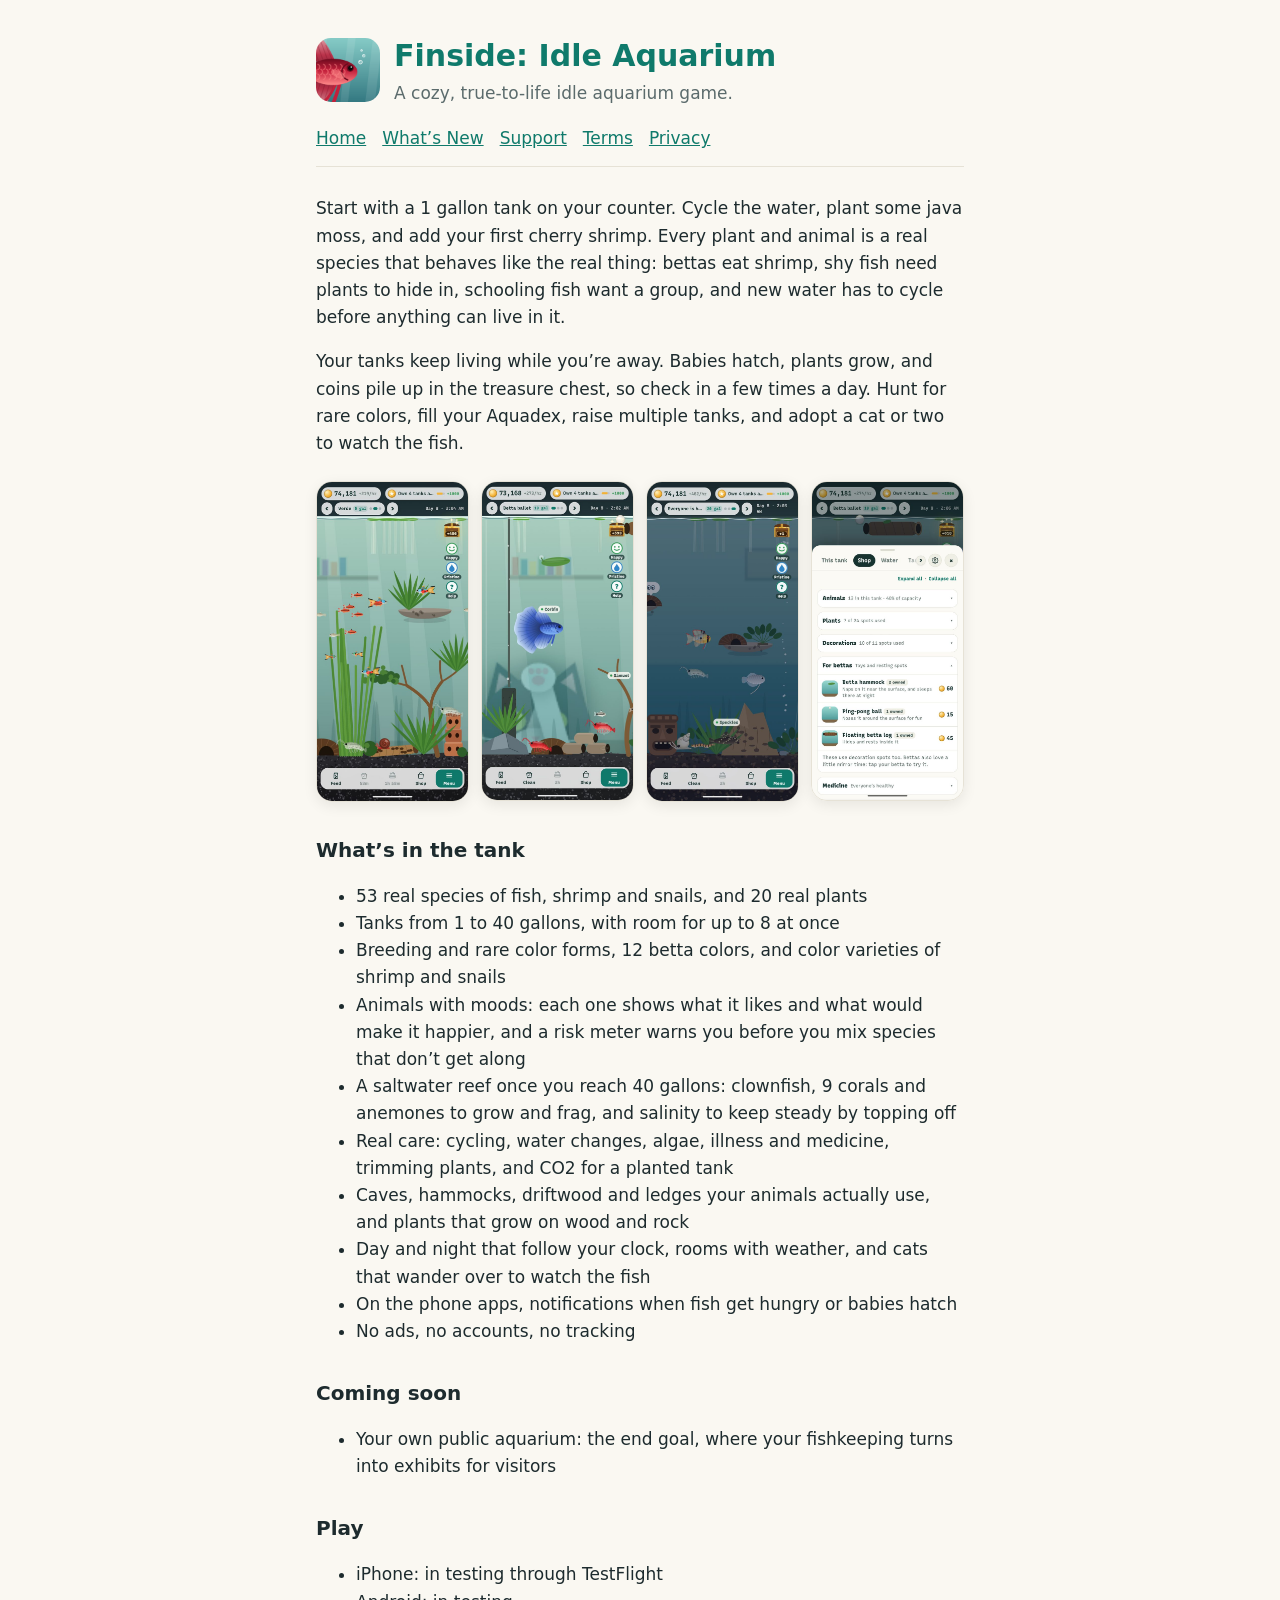
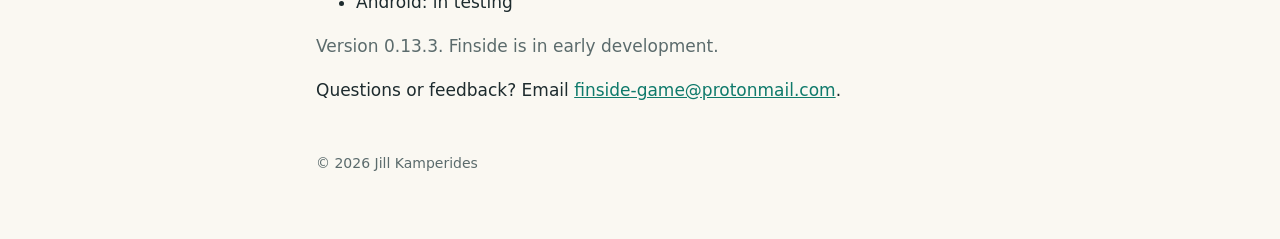
==== index.html @ 93773654 "Update the website (game version 0.13.3)" ====
<!doctype html>
<html lang="en">
<head>
<meta charset="utf-8">
<meta name="viewport" content="width=device-width, initial-scale=1">
<title>Finside: Idle Aquarium – Cozy Fishkeeping Game</title>
<meta name="description" content="Finside is a cozy idle aquarium game for iPhone and Android. Raise real fish, shrimp and snails, grow live plants, and keep a true-to-life tank thriving.">
<link rel="canonical" href="https://kampji.github.io/finside/">
<meta property="og:type" content="website">
<meta property="og:site_name" content="Finside: Idle Aquarium">
<meta property="og:title" content="Finside: Idle Aquarium – Cozy Fishkeeping Game">
<meta property="og:description" content="Finside is a cozy idle aquarium game for iPhone and Android. Raise real fish, shrimp and snails, grow live plants, and keep a true-to-life tank thriving.">
<meta property="og:url" content="https://kampji.github.io/finside/">
<meta property="og:image" content="https://kampji.github.io/finside/og.jpg">
<meta property="og:image:width" content="1200">
<meta property="og:image:height" content="630">
<meta property="og:image:alt" content="Finside: Idle Aquarium, with two phones showing planted fish tanks">
<meta name="twitter:card" content="summary_large_image">
<meta name="theme-color" content="#0f7a6b">
<link rel="stylesheet" href="style.css">
<link rel="icon" type="image/png" href="icon-192.png">
<link rel="apple-touch-icon" href="apple-touch-icon.png">
<script type="application/ld+json">
{
  "@context": "https://schema.org",
  "@type": "VideoGame",
  "name": "Finside: Idle Aquarium",
  "alternateName": "Finside",
  "url": "https://kampji.github.io/finside/",
  "description": "Finside is a cozy idle aquarium game for iPhone and Android. Raise real fish, shrimp and snails, grow live plants, and keep a true-to-life tank thriving.",
  "image": "https://kampji.github.io/finside/og.jpg",
  "screenshot": [
    "https://kampji.github.io/finside/shot-planted.jpg",
    "https://kampji.github.io/finside/shot-betta.jpg",
    "https://kampji.github.io/finside/shot-showpiece.jpg",
    "https://kampji.github.io/finside/shot-shop.jpg"
  ],
  "genre": [
    "Idle game",
    "Simulation"
  ],
  "gamePlatform": [
    "iOS",
    "Android"
  ],
  "applicationCategory": "Game",
  "operatingSystem": "iOS, Android",
  "softwareVersion": "0.13.3",
  "inLanguage": "en",
  "author": {
    "@type": "Person",
    "@id": "https://kampji.github.io/#person",
    "name": "Jill Kamperides",
    "url": "https://kampji.github.io/"
  }
}
</script>
</head>
<body><main>
<header><img src="icon-192.png" alt="Finside app icon" width="64" height="64"><div><h1>Finside: Idle Aquarium</h1><p class="sub">A cozy, true-to-life idle aquarium game.</p></div></header>
<nav><a href="./">Home</a><a href="releases.html">What’s New</a><a href="support.html">Support</a><a href="terms.html">Terms</a><a href="privacy.html">Privacy</a></nav>
<p>Start with a 1 gallon tank on your counter. Cycle the water, plant some java moss, and add your first cherry shrimp. Every plant and animal is a real species that behaves like the real thing: bettas eat shrimp, shy fish need plants to hide in, schooling fish want a group, and new water has to cycle before anything can live in it.</p>
<p>Your tanks keep living while you’re away. Babies hatch, plants grow, and coins pile up in the treasure chest, so check in a few times a day. Hunt for rare colors, fill your Aquadex, raise multiple tanks, and adopt a cat or two to watch the fish.</p>
<div class="shots"><img src="shot-planted.jpg" alt="A planted 5 gallon tank with a school of small red fish, colorful livebearers, shrimp and a ramshorn snail among tall grass-like plants, driftwood and a plant on a rock ledge" width="300" height="633" loading="lazy"><img src="shot-betta.jpg" alt="A blue betta named Corbin in a 10 gallon tank with cherry shrimp, a leaf hammock near the surface and a cat watching from outside the glass" width="300" height="633" loading="lazy"><img src="shot-showpiece.jpg" alt="A 20 gallon tank at night with a Bolivian ram, a gourami, a pleco named Speckles, a loach and a tiki decoration" width="300" height="633" loading="lazy"><img src="shot-shop.jpg" alt="The Shop’s For bettas section, with a betta hammock, a ping-pong ball and a floating betta log" width="300" height="633" loading="lazy"></div>
<h2>What’s in the tank</h2>
<ul>
<li>53 real species of fish, shrimp and snails, and 20 real plants</li>
<li>Tanks from 1 to 40 gallons, with room for up to 8 at once</li>
<li>Breeding and rare color forms, 12 betta colors, and color varieties of shrimp and snails</li>
<li>Animals with moods: each one shows what it likes and what would make it happier, and a risk meter warns you before you mix species that don’t get along</li>
<li>A saltwater reef once you reach 40 gallons: clownfish, 9 corals and anemones to grow and frag, and salinity to keep steady by topping off</li>
<li>Real care: cycling, water changes, algae, illness and medicine, trimming plants, and CO2 for a planted tank</li>
<li>Caves, hammocks, driftwood and ledges your animals actually use, and plants that grow on wood and rock</li>
<li>Day and night that follow your clock, rooms with weather, and cats that wander over to watch the fish</li>
<li>On the phone apps, notifications when fish get hungry or babies hatch</li>
<li>No ads, no accounts, no tracking</li>
</ul>
<h2>Coming soon</h2>
<ul>
<li>Your own public aquarium: the end goal, where your fishkeeping turns into exhibits for visitors</li>
</ul>
<h2>Play</h2>
<ul>
<li>iPhone: in testing through TestFlight</li>
<li>Android: in testing</li>
</ul>
<p class="sub">Version 0.13.3. Finside is in early development.</p>
<p>Questions or feedback? Email <a href="mailto:finside-game@protonmail.com">finside-game@protonmail.com</a>.</p>
<footer>© 2026 Jill Kamperides</footer>
</main></body>
</html>
---- style.css ----
:root { --ink: #1d2b2e; --muted: #5b6b6c; --teal: #0f7a6b; --paper: #faf8f2; --line: #e6e2d6; }
* { box-sizing: border-box; }
body { margin: 0; background: var(--paper); color: var(--ink); font: 17px/1.6 system-ui, -apple-system, "Segoe UI", sans-serif; }
main { max-width: 680px; margin: 0 auto; padding: 32px 16px 64px; }
header { display: flex; align-items: center; gap: 14px; margin-bottom: 8px; }
header img { width: 64px; height: 64px; border-radius: 15px; }
h1 { font-size: 30px; margin: 0; color: var(--teal); }
h2 { font-size: 20px; margin: 32px 0 8px; }
p, li { color: var(--ink); }
.sub { color: var(--muted); margin: 0; }
nav { display: flex; gap: 18px; margin: 18px 0 28px; padding-bottom: 14px; border-bottom: 1px solid var(--line); }
a { color: var(--teal); }
footer { margin-top: 48px; color: var(--muted); font-size: 14px; }
.shots { display: grid; grid-template-columns: repeat(4, 1fr); gap: 12px; margin: 24px 0 8px; }
@media (max-width: 560px) { .shots { grid-template-columns: repeat(2, 1fr); } }
.shots img { width: 100%; height: auto; border-radius: 16px; border: 1px solid var(--line); box-shadow: 0 4px 14px rgba(0,0,0,.08); }
nav { flex-wrap: wrap; gap: 6px 16px; }
nav a { white-space: nowrap; }
.credit { color: var(--muted); font-size: 15px; white-space: nowrap; }
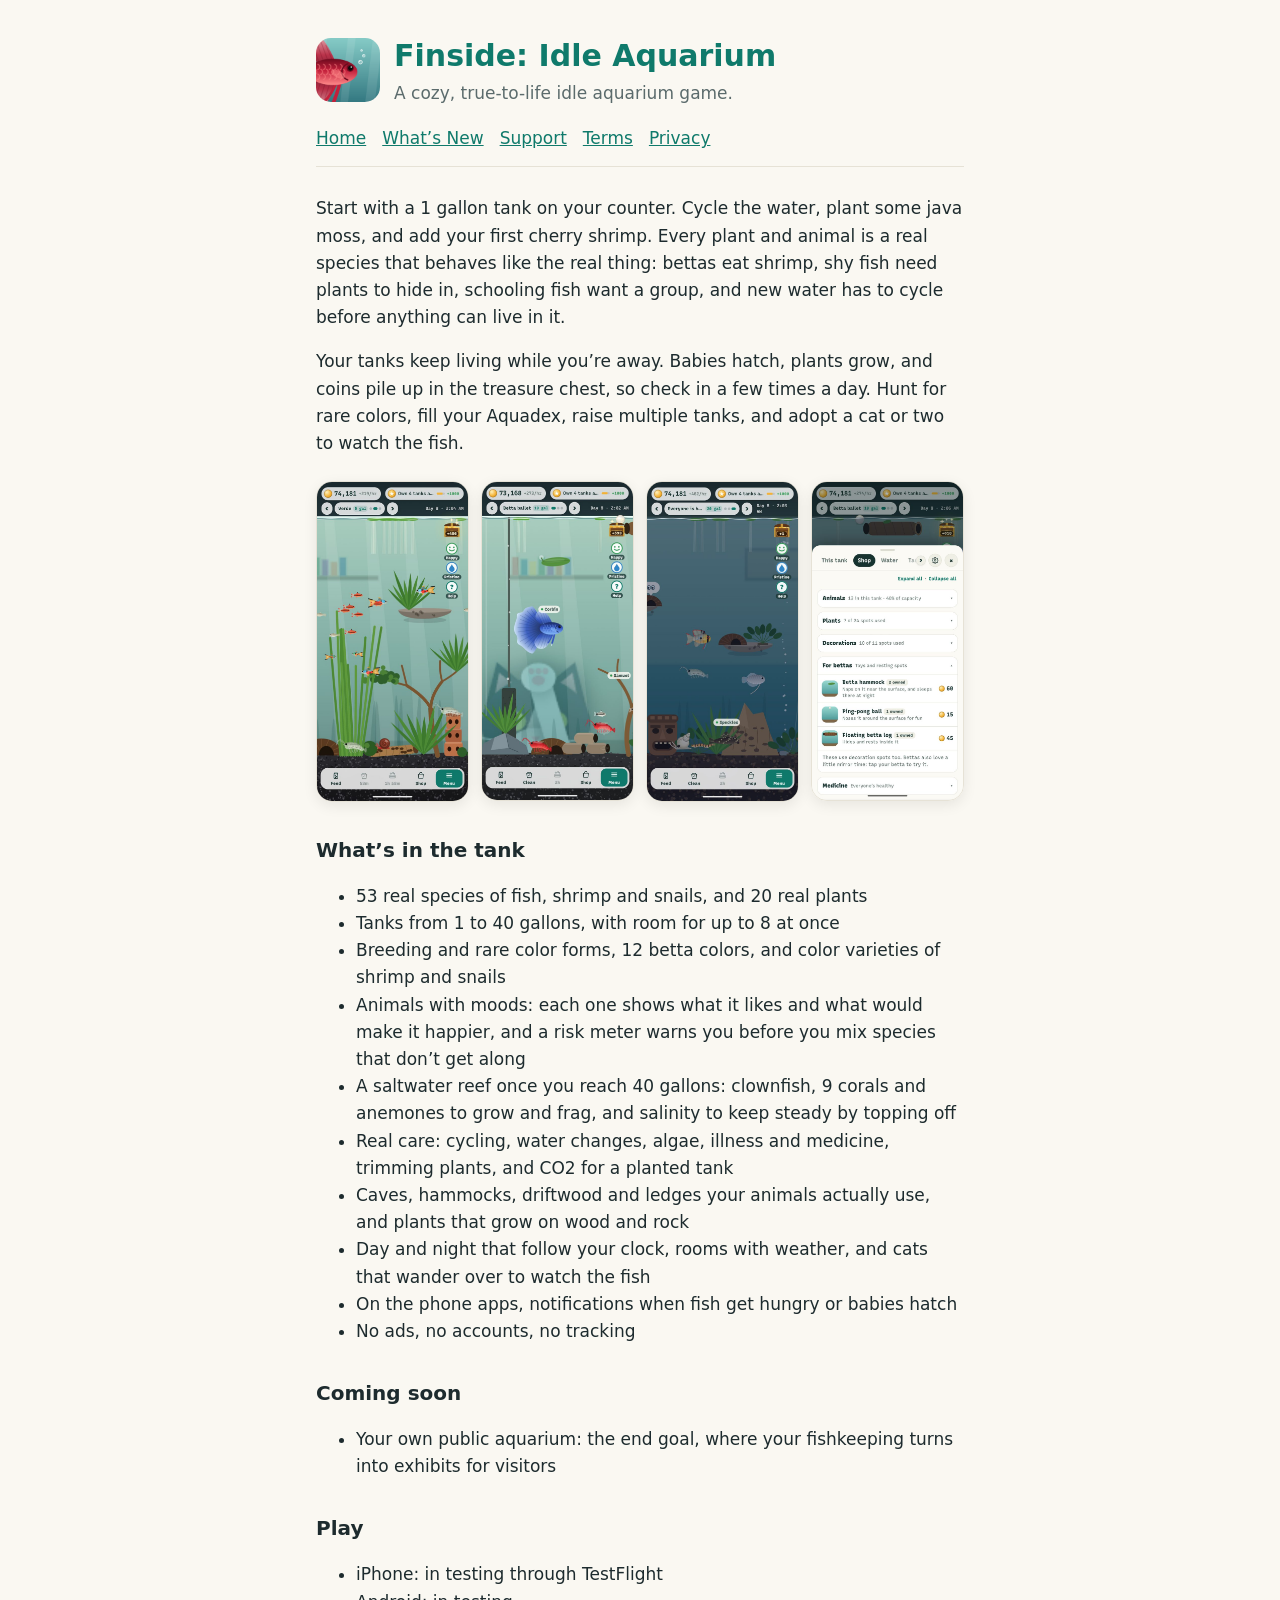
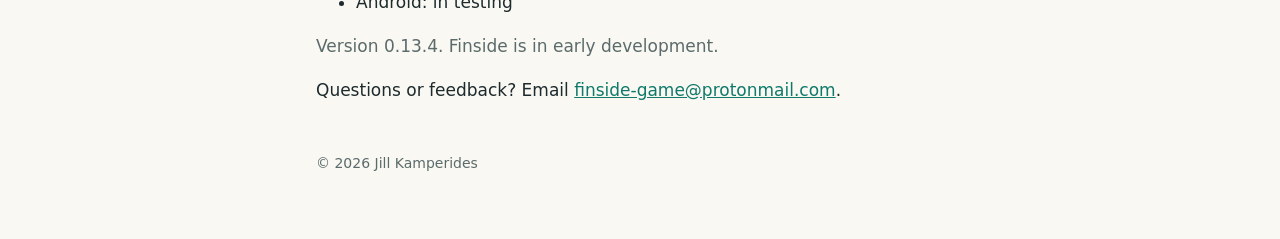
==== commit 617fc893: "Update the website (game version 0.13.4)" ====
--- a/index.html
+++ b/index.html
@@ -45,7 +45,7 @@
   ],
   "applicationCategory": "Game",
   "operatingSystem": "iOS, Android",
-  "softwareVersion": "0.13.3",
+  "softwareVersion": "0.13.4",
   "inLanguage": "en",
   "author": {
     "@type": "Person",
@@ -84,7 +84,7 @@
 <li>iPhone: in testing through TestFlight</li>
 <li>Android: in testing</li>
 </ul>
-<p class="sub">Version 0.13.3. Finside is in early development.</p>
+<p class="sub">Version 0.13.4. Finside is in early development.</p>
 <p>Questions or feedback? Email <a href="mailto:finside-game@protonmail.com">finside-game@protonmail.com</a>.</p>
 <footer>© 2026 Jill Kamperides</footer>
 </main></body>
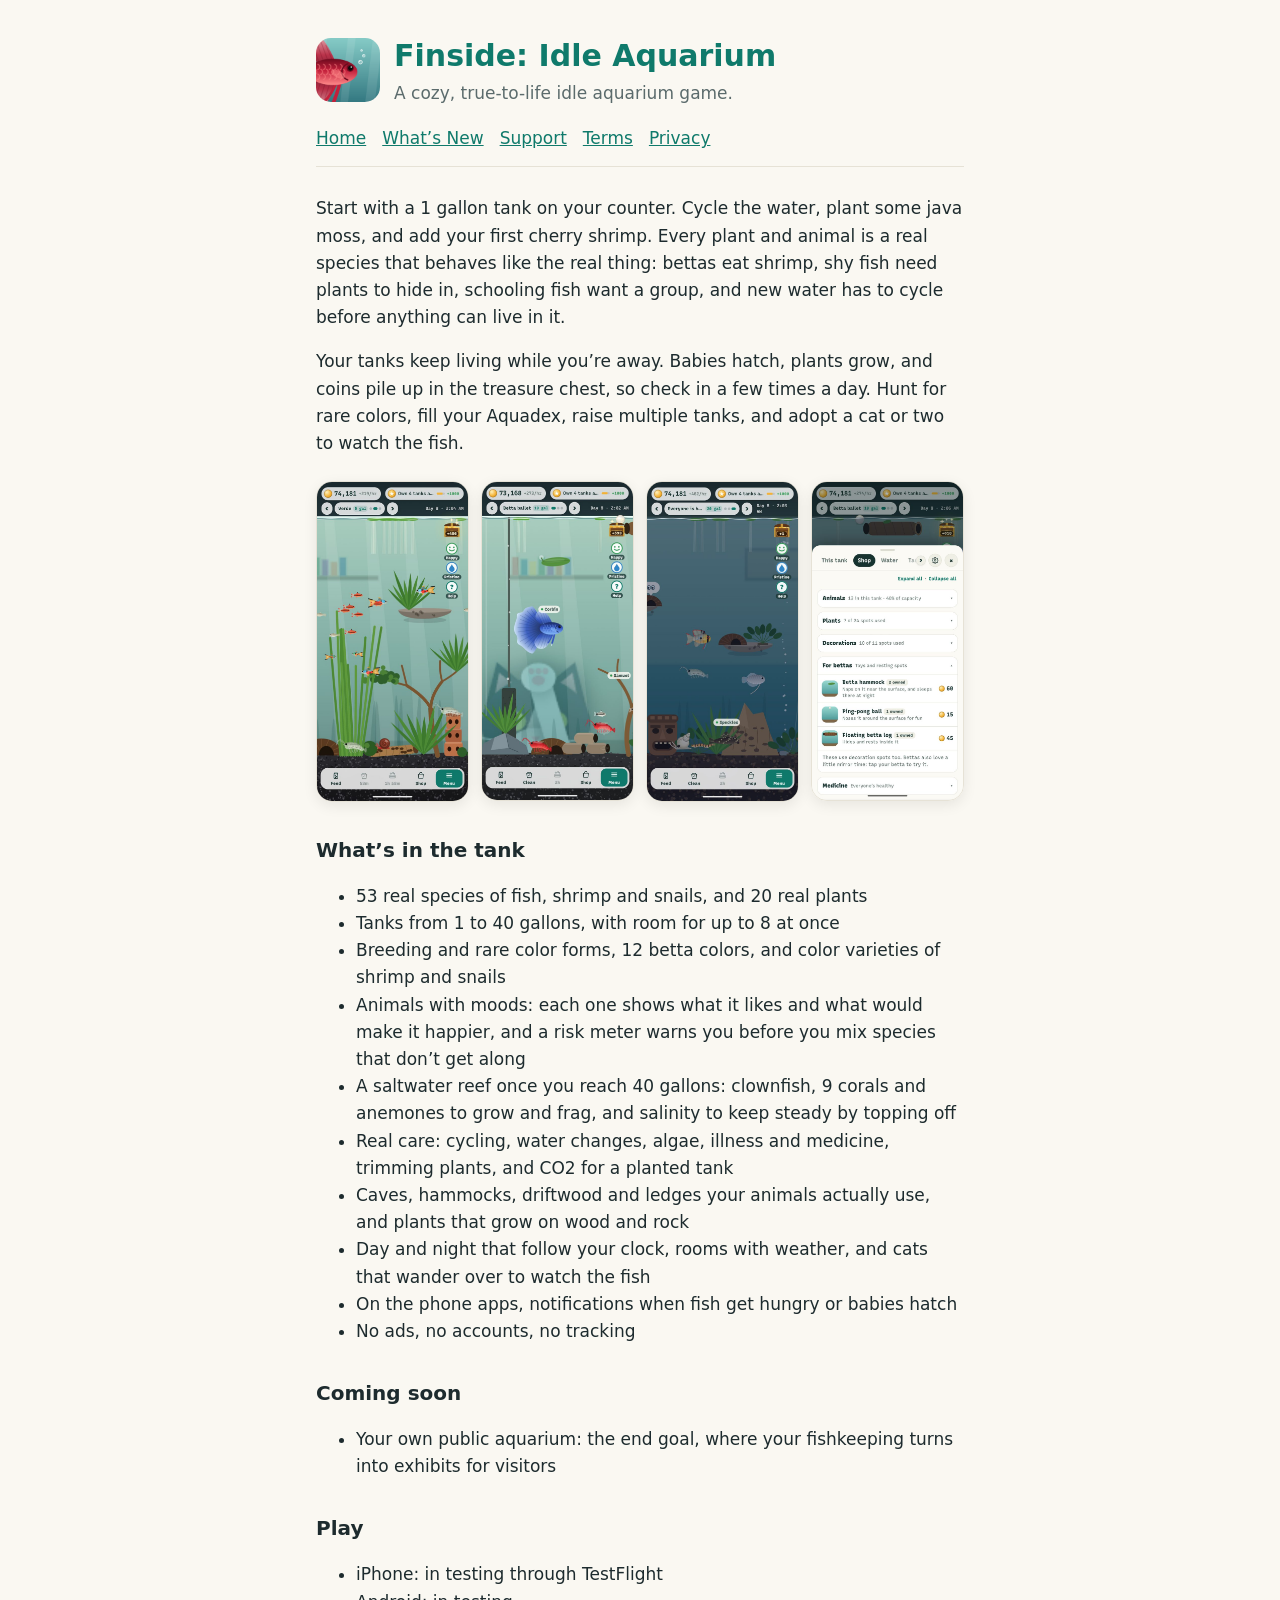
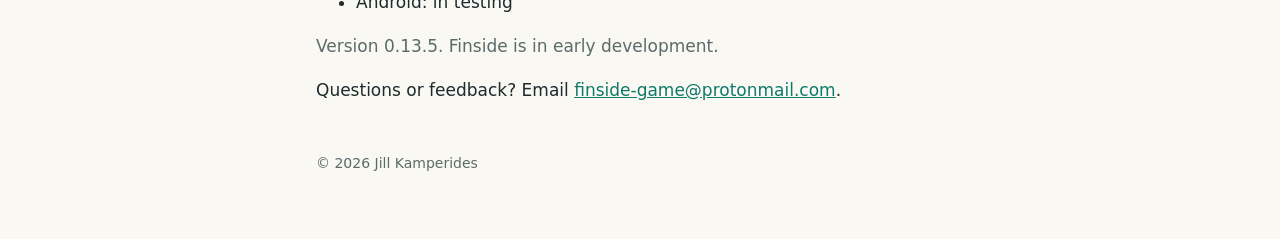
==== commit 3981b4be: "Update the website (game version 0.13.5)" ====
--- a/index.html
+++ b/index.html
@@ -45,7 +45,7 @@
   ],
   "applicationCategory": "Game",
   "operatingSystem": "iOS, Android",
-  "softwareVersion": "0.13.4",
+  "softwareVersion": "0.13.5",
   "inLanguage": "en",
   "author": {
     "@type": "Person",
@@ -84,7 +84,7 @@
 <li>iPhone: in testing through TestFlight</li>
 <li>Android: in testing</li>
 </ul>
-<p class="sub">Version 0.13.4. Finside is in early development.</p>
+<p class="sub">Version 0.13.5. Finside is in early development.</p>
 <p>Questions or feedback? Email <a href="mailto:finside-game@protonmail.com">finside-game@protonmail.com</a>.</p>
 <footer>© 2026 Jill Kamperides</footer>
 </main></body>
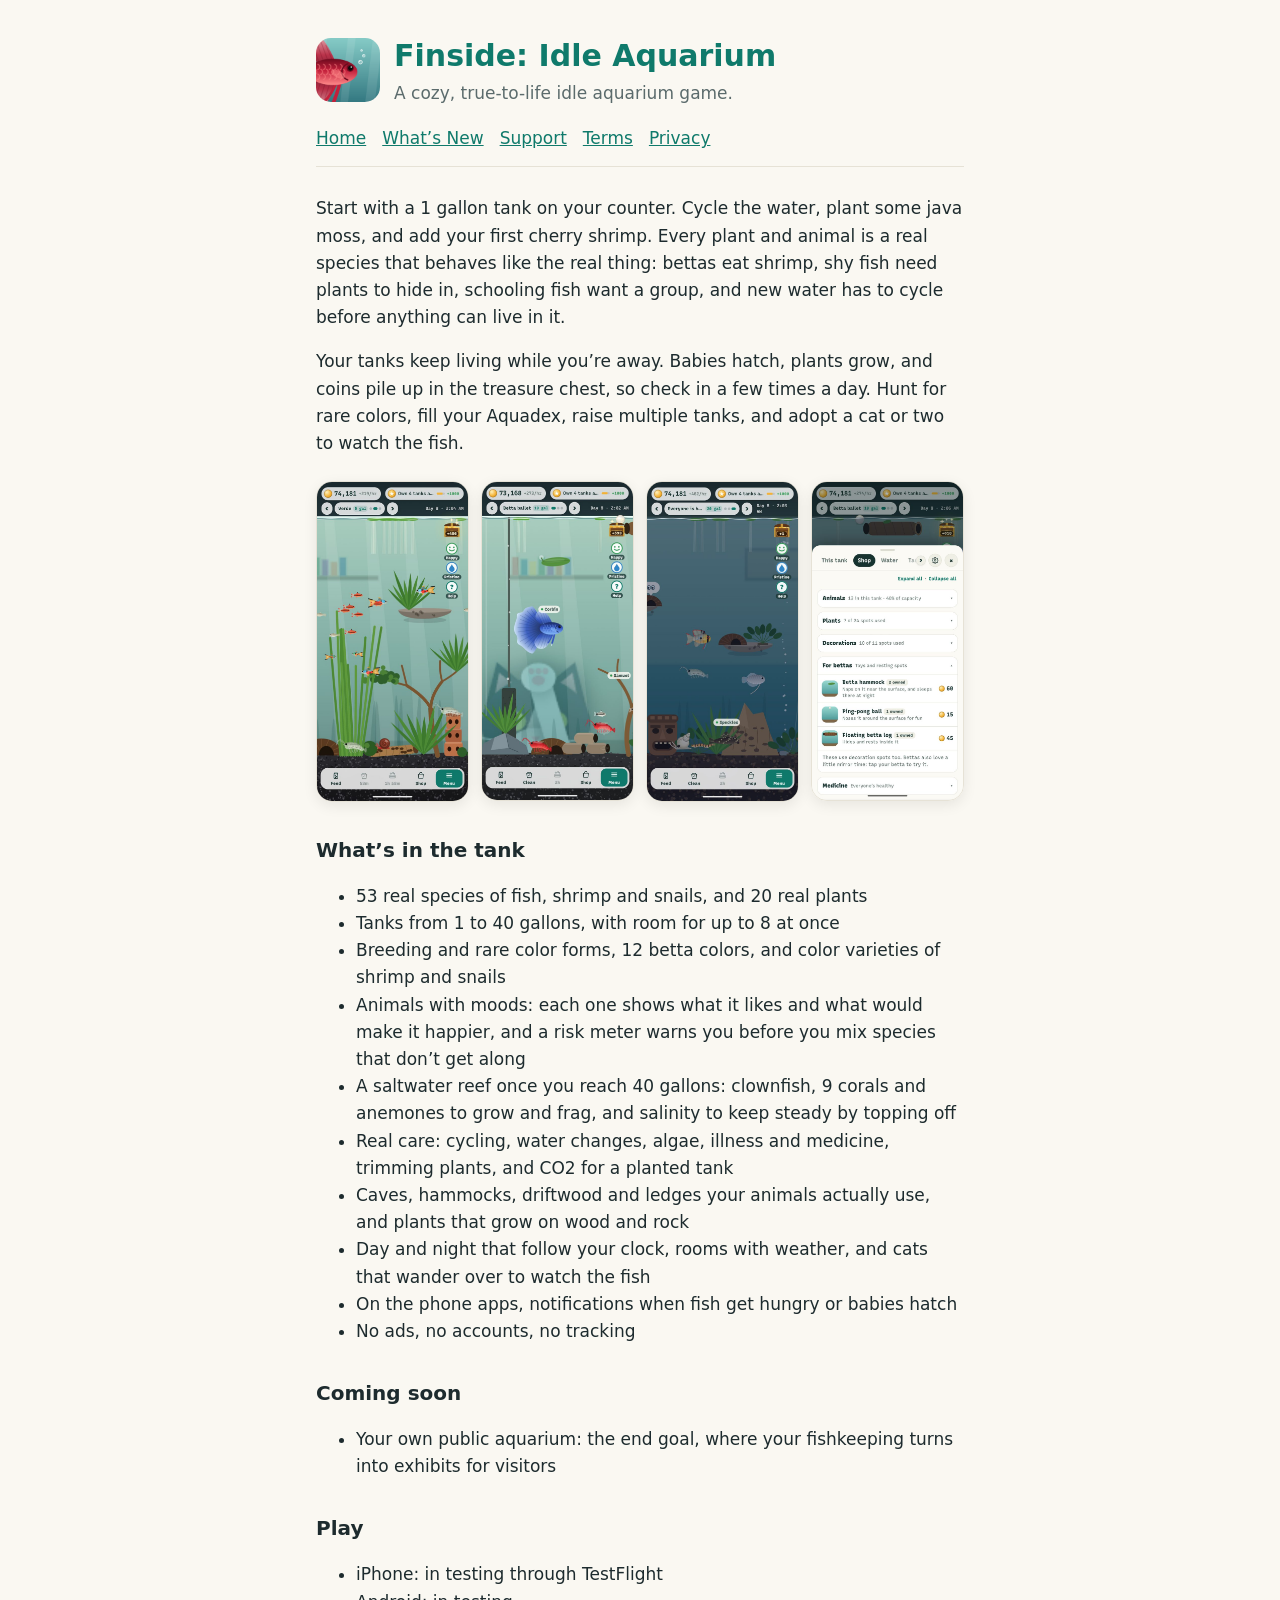
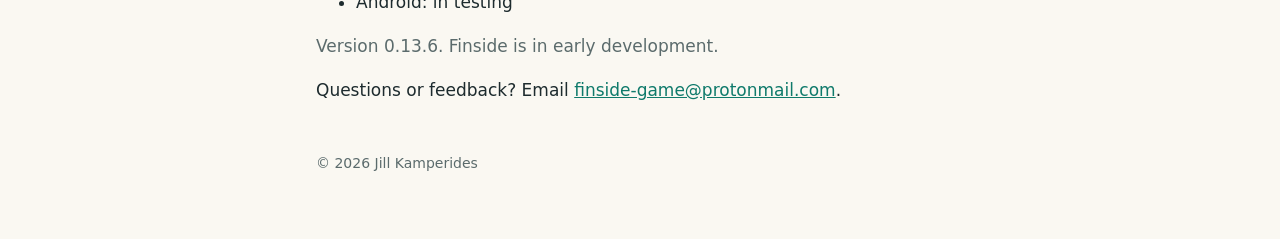
==== commit 50834332: "Update the website (game version 0.13.6)" ====
--- a/index.html
+++ b/index.html
@@ -45,7 +45,7 @@
   ],
   "applicationCategory": "Game",
   "operatingSystem": "iOS, Android",
-  "softwareVersion": "0.13.5",
+  "softwareVersion": "0.13.6",
   "inLanguage": "en",
   "author": {
     "@type": "Person",
@@ -84,7 +84,7 @@
 <li>iPhone: in testing through TestFlight</li>
 <li>Android: in testing</li>
 </ul>
-<p class="sub">Version 0.13.5. Finside is in early development.</p>
+<p class="sub">Version 0.13.6. Finside is in early development.</p>
 <p>Questions or feedback? Email <a href="mailto:finside-game@protonmail.com">finside-game@protonmail.com</a>.</p>
 <footer>© 2026 Jill Kamperides</footer>
 </main></body>
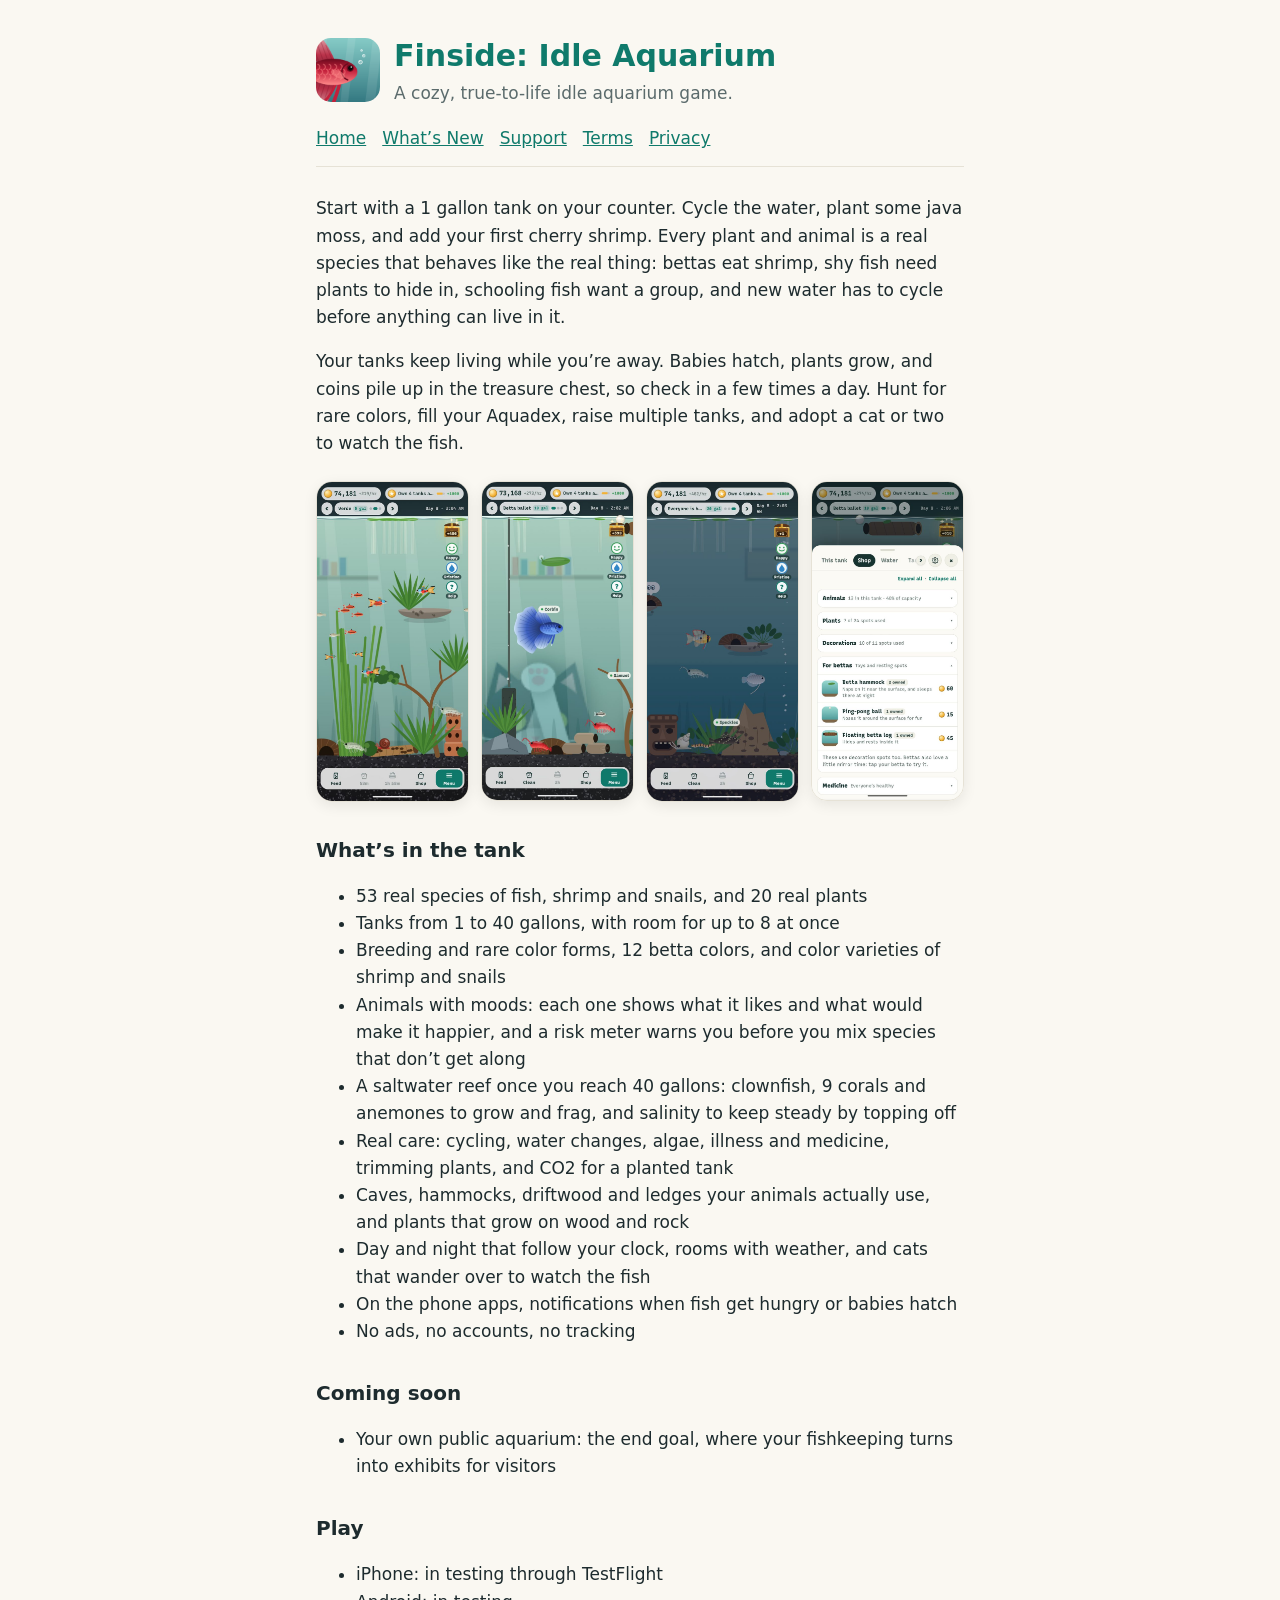
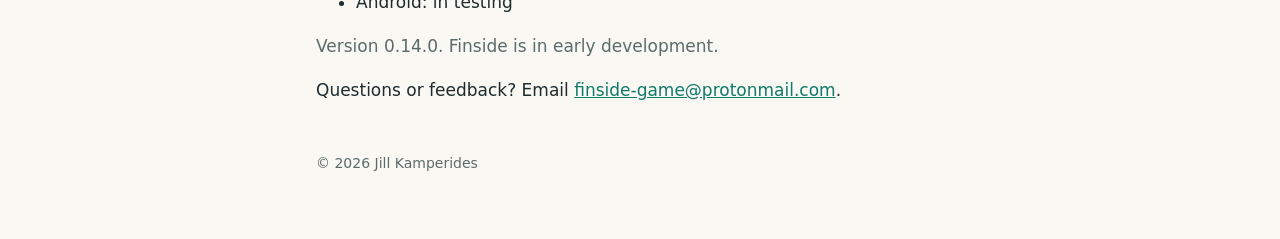
==== commit ac3ba95d: "Update the website (game version 0.14.0)" ====
--- a/index.html
+++ b/index.html
@@ -45,7 +45,7 @@
   ],
   "applicationCategory": "Game",
   "operatingSystem": "iOS, Android",
-  "softwareVersion": "0.13.6",
+  "softwareVersion": "0.14.0",
   "inLanguage": "en",
   "author": {
     "@type": "Person",
@@ -84,7 +84,7 @@
 <li>iPhone: in testing through TestFlight</li>
 <li>Android: in testing</li>
 </ul>
-<p class="sub">Version 0.13.6. Finside is in early development.</p>
+<p class="sub">Version 0.14.0. Finside is in early development.</p>
 <p>Questions or feedback? Email <a href="mailto:finside-game@protonmail.com">finside-game@protonmail.com</a>.</p>
 <footer>© 2026 Jill Kamperides</footer>
 </main></body>
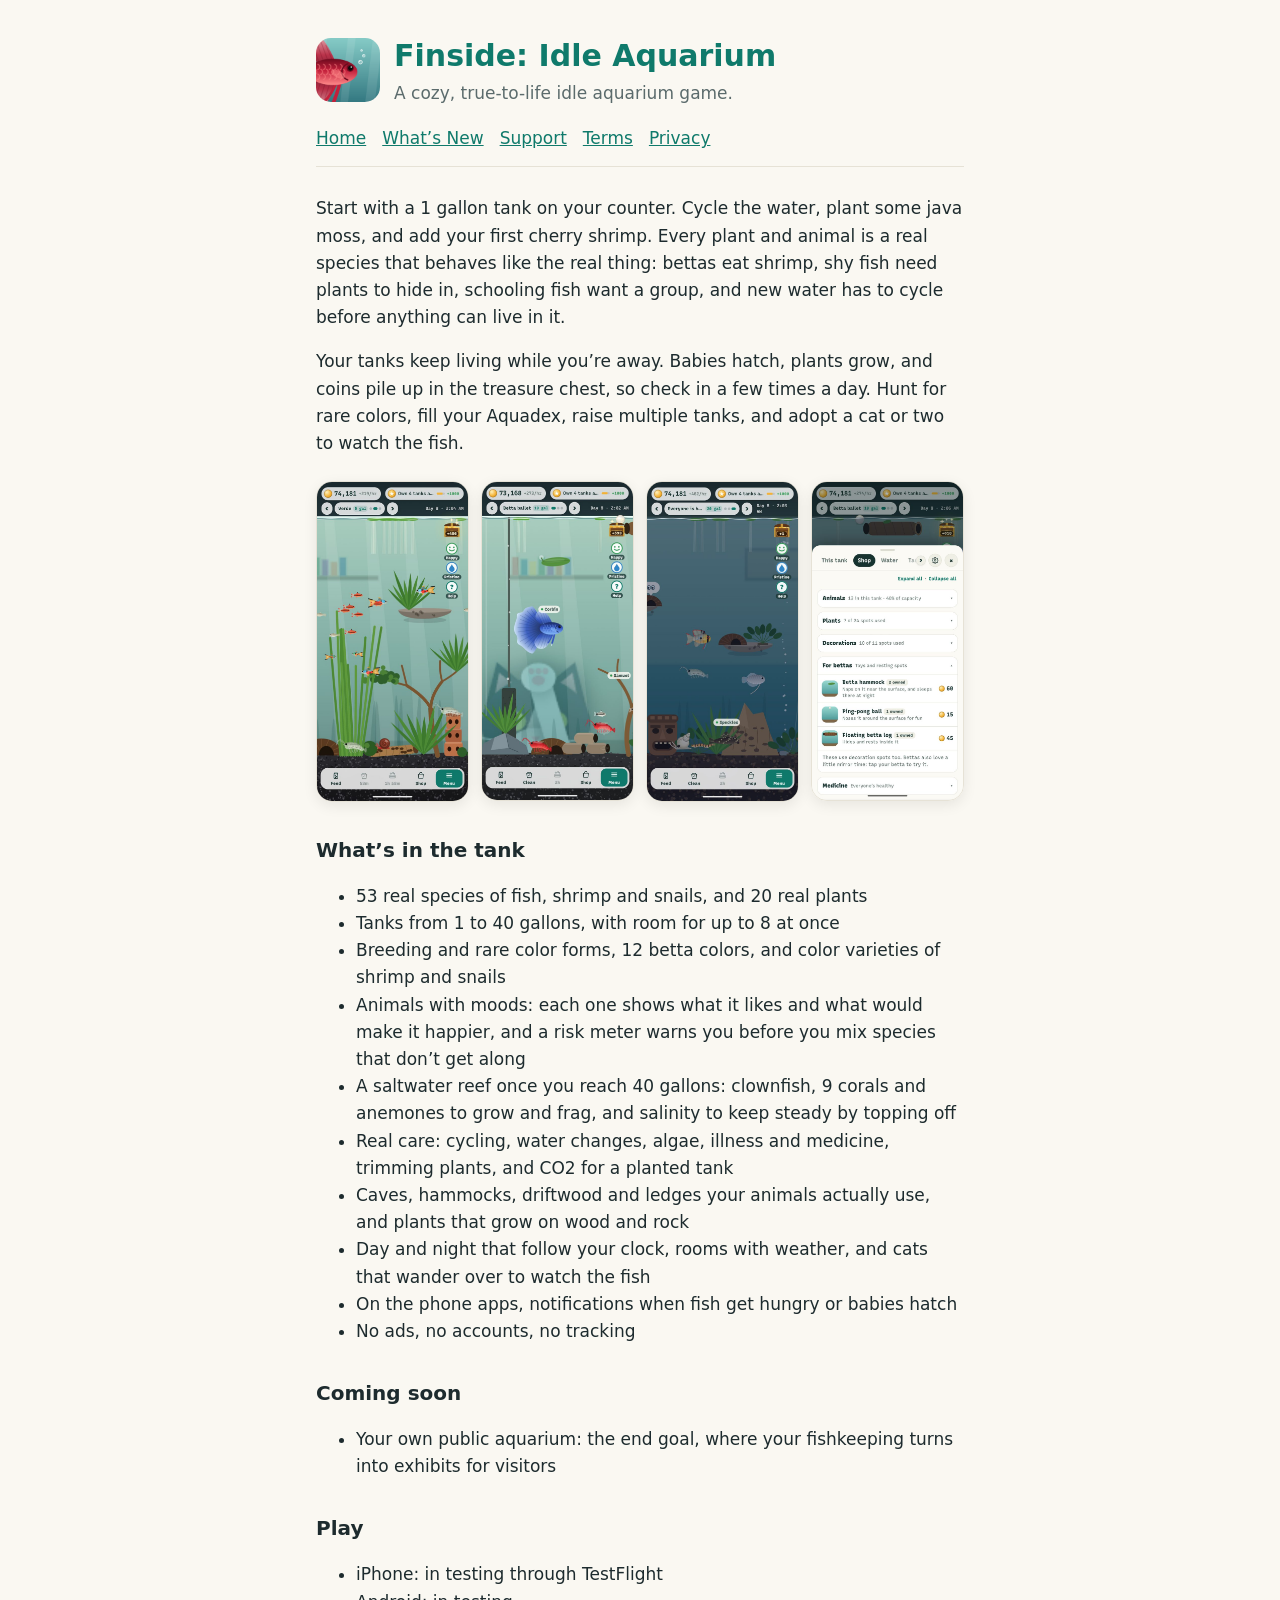
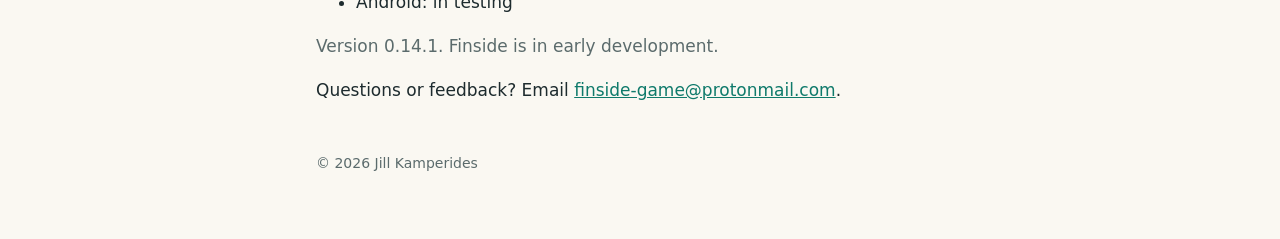
==== commit b150d643: "Update the website (game version 0.14.1)" ====
--- a/index.html
+++ b/index.html
@@ -45,7 +45,7 @@
   ],
   "applicationCategory": "Game",
   "operatingSystem": "iOS, Android",
-  "softwareVersion": "0.14.0",
+  "softwareVersion": "0.14.1",
   "inLanguage": "en",
   "author": {
     "@type": "Person",
@@ -84,7 +84,7 @@
 <li>iPhone: in testing through TestFlight</li>
 <li>Android: in testing</li>
 </ul>
-<p class="sub">Version 0.14.0. Finside is in early development.</p>
+<p class="sub">Version 0.14.1. Finside is in early development.</p>
 <p>Questions or feedback? Email <a href="mailto:finside-game@protonmail.com">finside-game@protonmail.com</a>.</p>
 <footer>© 2026 Jill Kamperides</footer>
 </main></body>
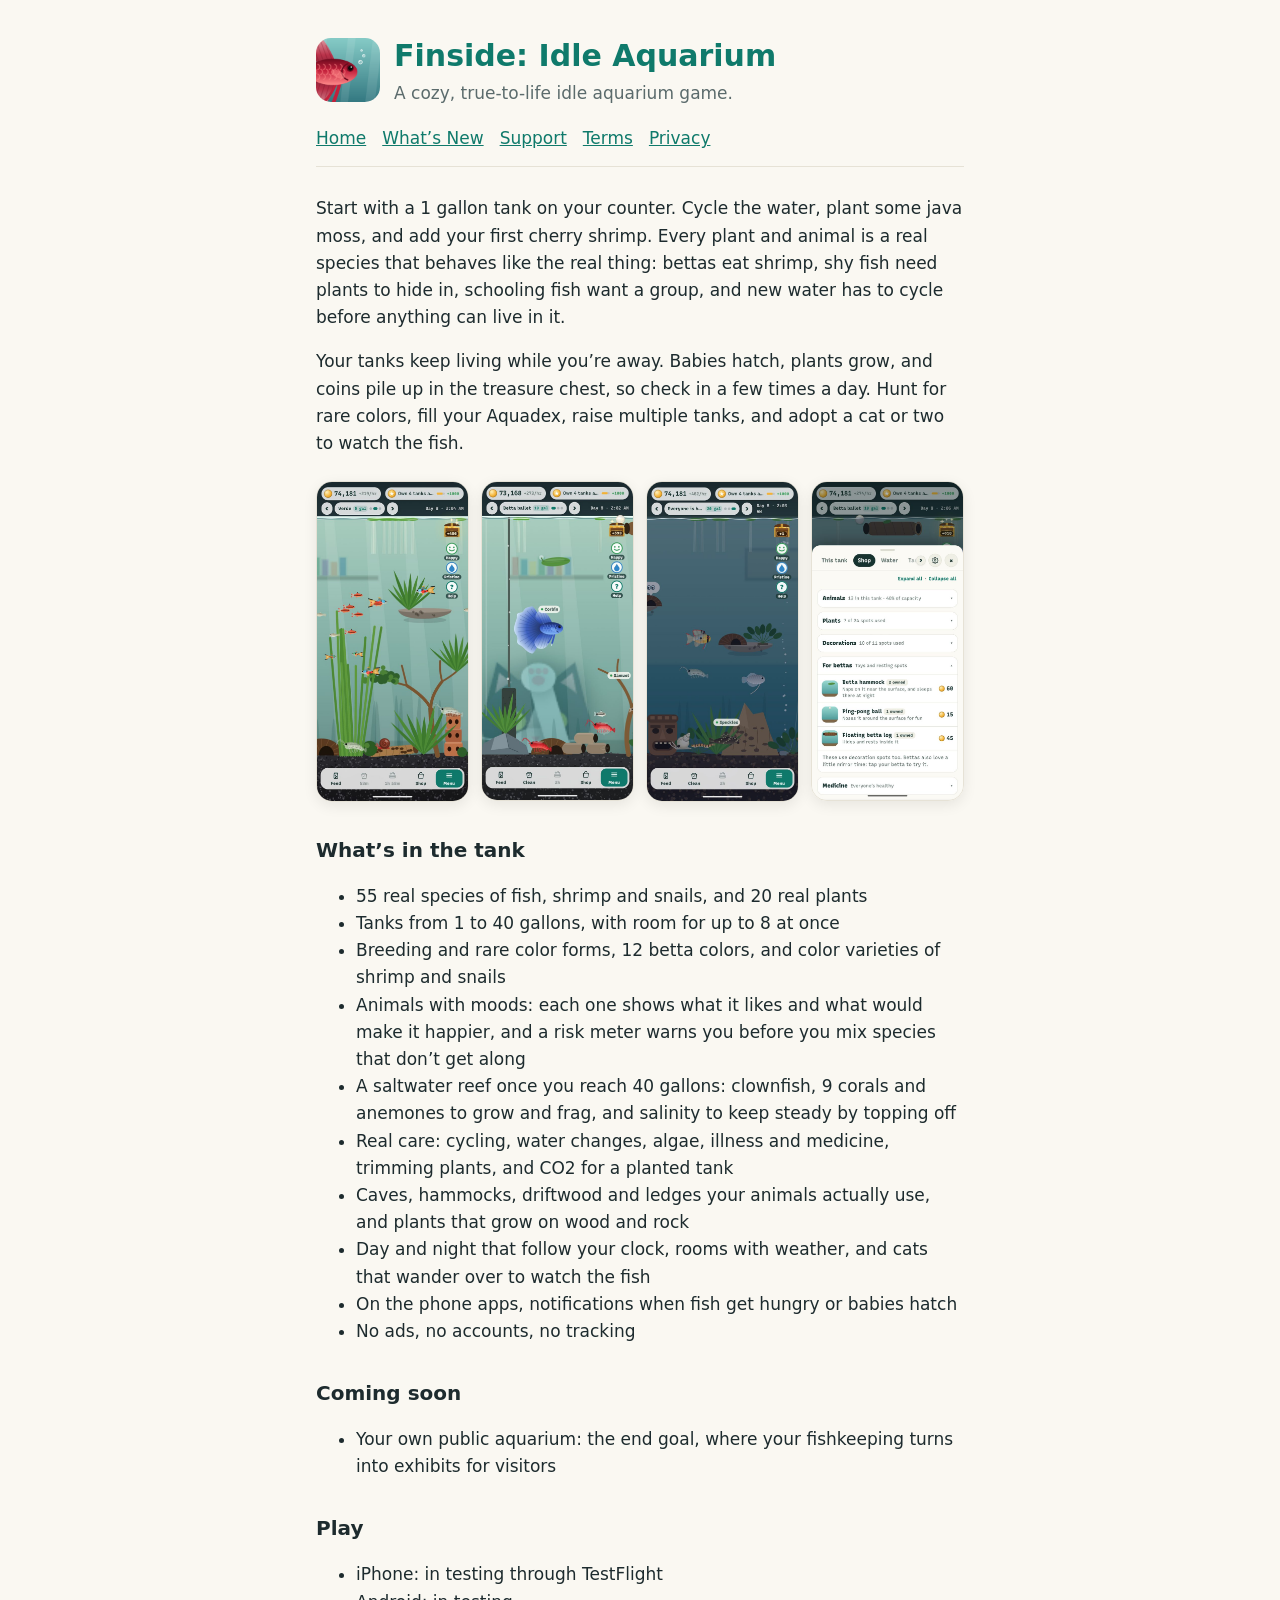
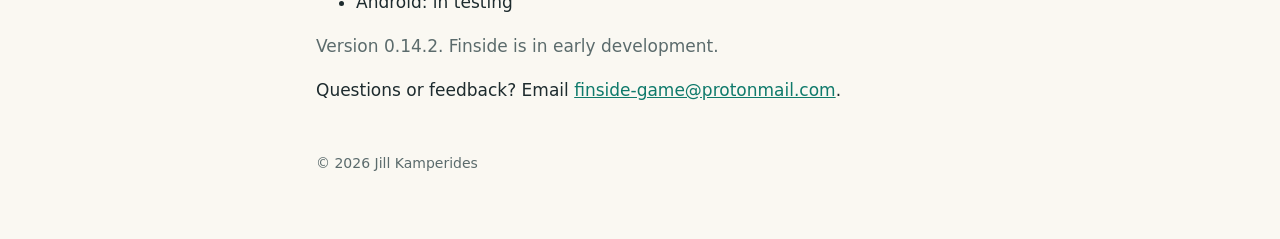
==== commit c25aeb16: "Update the website (game version 0.14.2)" ====
--- a/index.html
+++ b/index.html
@@ -45,7 +45,7 @@
   ],
   "applicationCategory": "Game",
   "operatingSystem": "iOS, Android",
-  "softwareVersion": "0.14.1",
+  "softwareVersion": "0.14.2",
   "inLanguage": "en",
   "author": {
     "@type": "Person",
@@ -64,7 +64,7 @@
 <div class="shots"><img src="shot-planted.jpg" alt="A planted 5 gallon tank with a school of small red fish, colorful livebearers, shrimp and a ramshorn snail among tall grass-like plants, driftwood and a plant on a rock ledge" width="300" height="633" loading="lazy"><img src="shot-betta.jpg" alt="A blue betta named Corbin in a 10 gallon tank with cherry shrimp, a leaf hammock near the surface and a cat watching from outside the glass" width="300" height="633" loading="lazy"><img src="shot-showpiece.jpg" alt="A 20 gallon tank at night with a Bolivian ram, a gourami, a pleco named Speckles, a loach and a tiki decoration" width="300" height="633" loading="lazy"><img src="shot-shop.jpg" alt="The Shop’s For bettas section, with a betta hammock, a ping-pong ball and a floating betta log" width="300" height="633" loading="lazy"></div>
 <h2>What’s in the tank</h2>
 <ul>
-<li>53 real species of fish, shrimp and snails, and 20 real plants</li>
+<li>55 real species of fish, shrimp and snails, and 20 real plants</li>
 <li>Tanks from 1 to 40 gallons, with room for up to 8 at once</li>
 <li>Breeding and rare color forms, 12 betta colors, and color varieties of shrimp and snails</li>
 <li>Animals with moods: each one shows what it likes and what would make it happier, and a risk meter warns you before you mix species that don’t get along</li>
@@ -84,7 +84,7 @@
 <li>iPhone: in testing through TestFlight</li>
 <li>Android: in testing</li>
 </ul>
-<p class="sub">Version 0.14.1. Finside is in early development.</p>
+<p class="sub">Version 0.14.2. Finside is in early development.</p>
 <p>Questions or feedback? Email <a href="mailto:finside-game@protonmail.com">finside-game@protonmail.com</a>.</p>
 <footer>© 2026 Jill Kamperides</footer>
 </main></body>
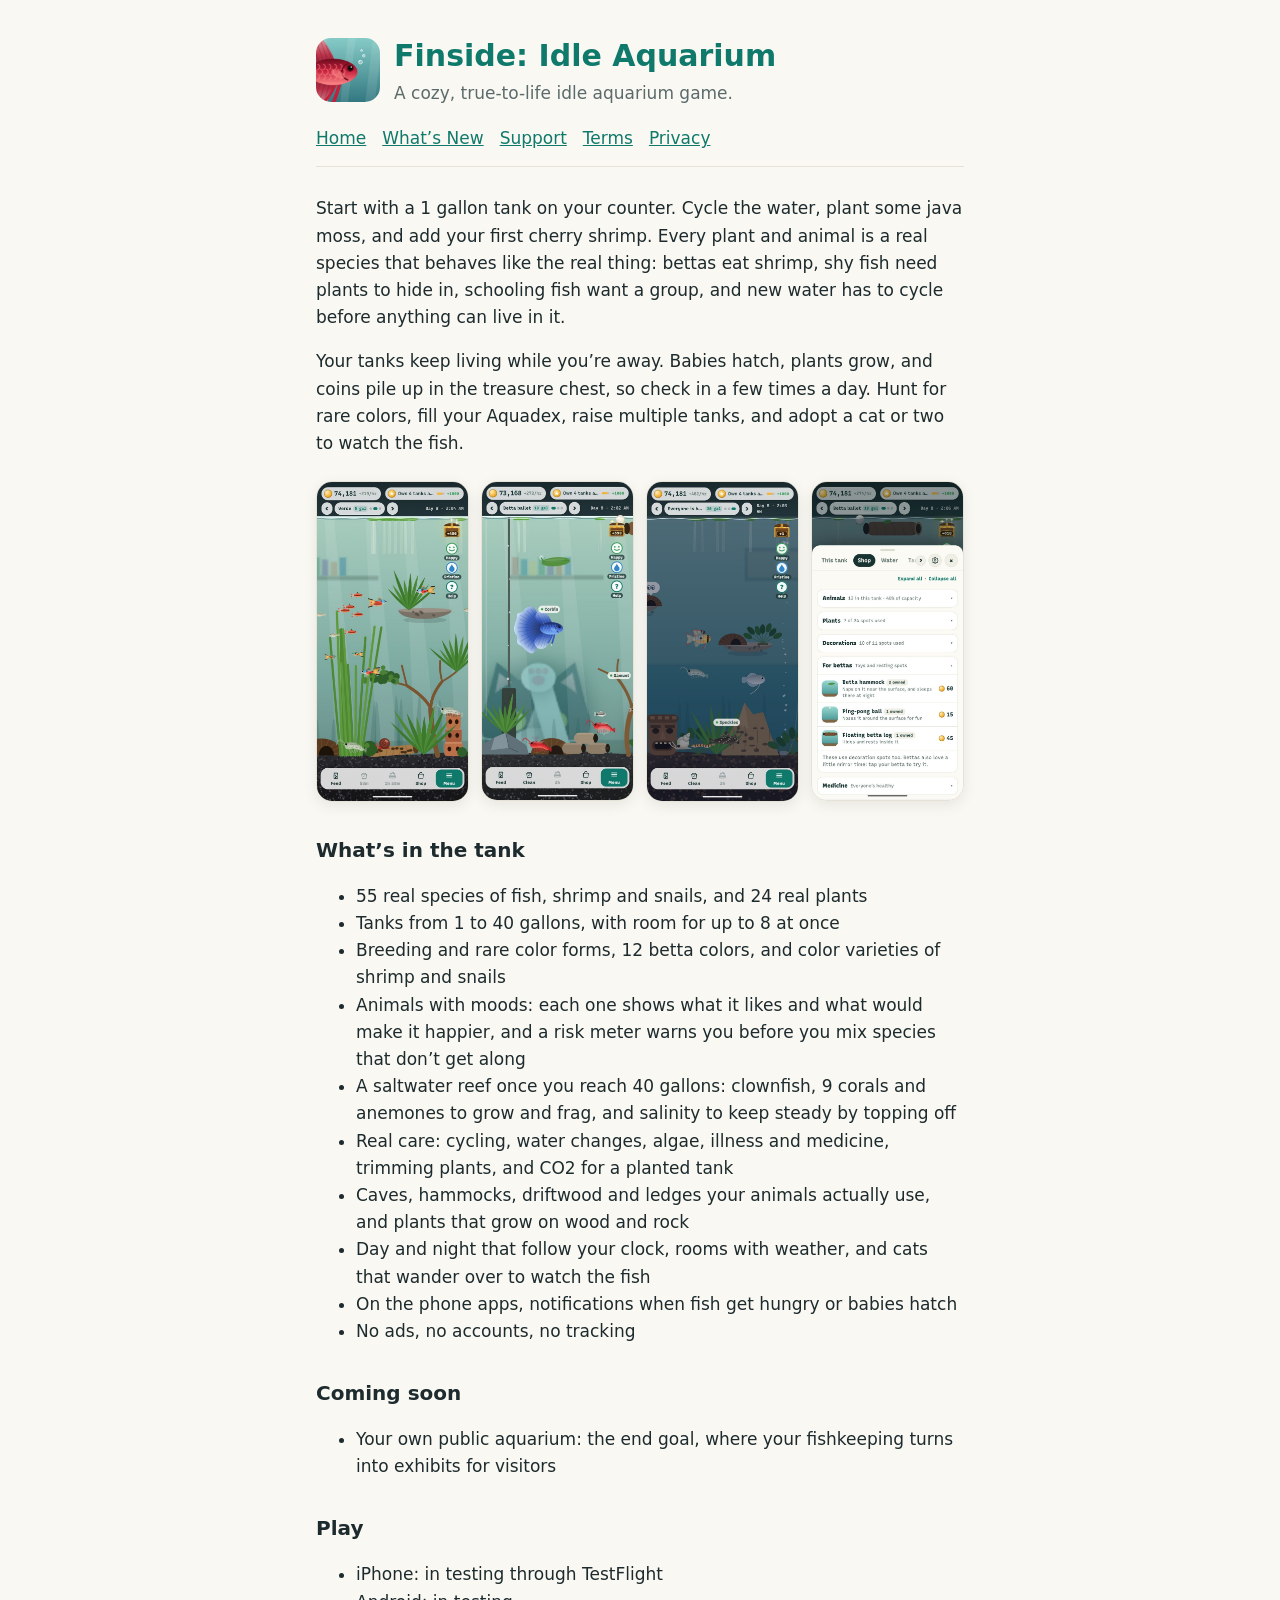
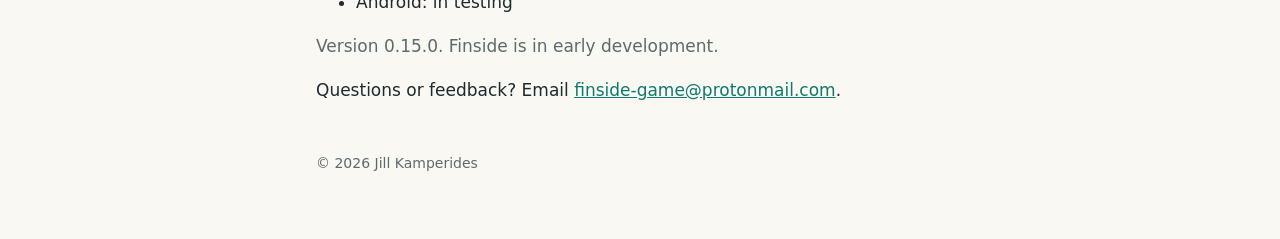
==== commit 023e3a22: "Update the website (game version 0.15.0)" ====
--- a/index.html
+++ b/index.html
@@ -45,7 +45,7 @@
   ],
   "applicationCategory": "Game",
   "operatingSystem": "iOS, Android",
-  "softwareVersion": "0.14.2",
+  "softwareVersion": "0.15.0",
   "inLanguage": "en",
   "author": {
     "@type": "Person",
@@ -64,7 +64,7 @@
 <div class="shots"><img src="shot-planted.jpg" alt="A planted 5 gallon tank with a school of small red fish, colorful livebearers, shrimp and a ramshorn snail among tall grass-like plants, driftwood and a plant on a rock ledge" width="300" height="633" loading="lazy"><img src="shot-betta.jpg" alt="A blue betta named Corbin in a 10 gallon tank with cherry shrimp, a leaf hammock near the surface and a cat watching from outside the glass" width="300" height="633" loading="lazy"><img src="shot-showpiece.jpg" alt="A 20 gallon tank at night with a Bolivian ram, a gourami, a pleco named Speckles, a loach and a tiki decoration" width="300" height="633" loading="lazy"><img src="shot-shop.jpg" alt="The Shop’s For bettas section, with a betta hammock, a ping-pong ball and a floating betta log" width="300" height="633" loading="lazy"></div>
 <h2>What’s in the tank</h2>
 <ul>
-<li>55 real species of fish, shrimp and snails, and 20 real plants</li>
+<li>55 real species of fish, shrimp and snails, and 24 real plants</li>
 <li>Tanks from 1 to 40 gallons, with room for up to 8 at once</li>
 <li>Breeding and rare color forms, 12 betta colors, and color varieties of shrimp and snails</li>
 <li>Animals with moods: each one shows what it likes and what would make it happier, and a risk meter warns you before you mix species that don’t get along</li>
@@ -84,7 +84,7 @@
 <li>iPhone: in testing through TestFlight</li>
 <li>Android: in testing</li>
 </ul>
-<p class="sub">Version 0.14.2. Finside is in early development.</p>
+<p class="sub">Version 0.15.0. Finside is in early development.</p>
 <p>Questions or feedback? Email <a href="mailto:finside-game@protonmail.com">finside-game@protonmail.com</a>.</p>
 <footer>© 2026 Jill Kamperides</footer>
 </main></body>
